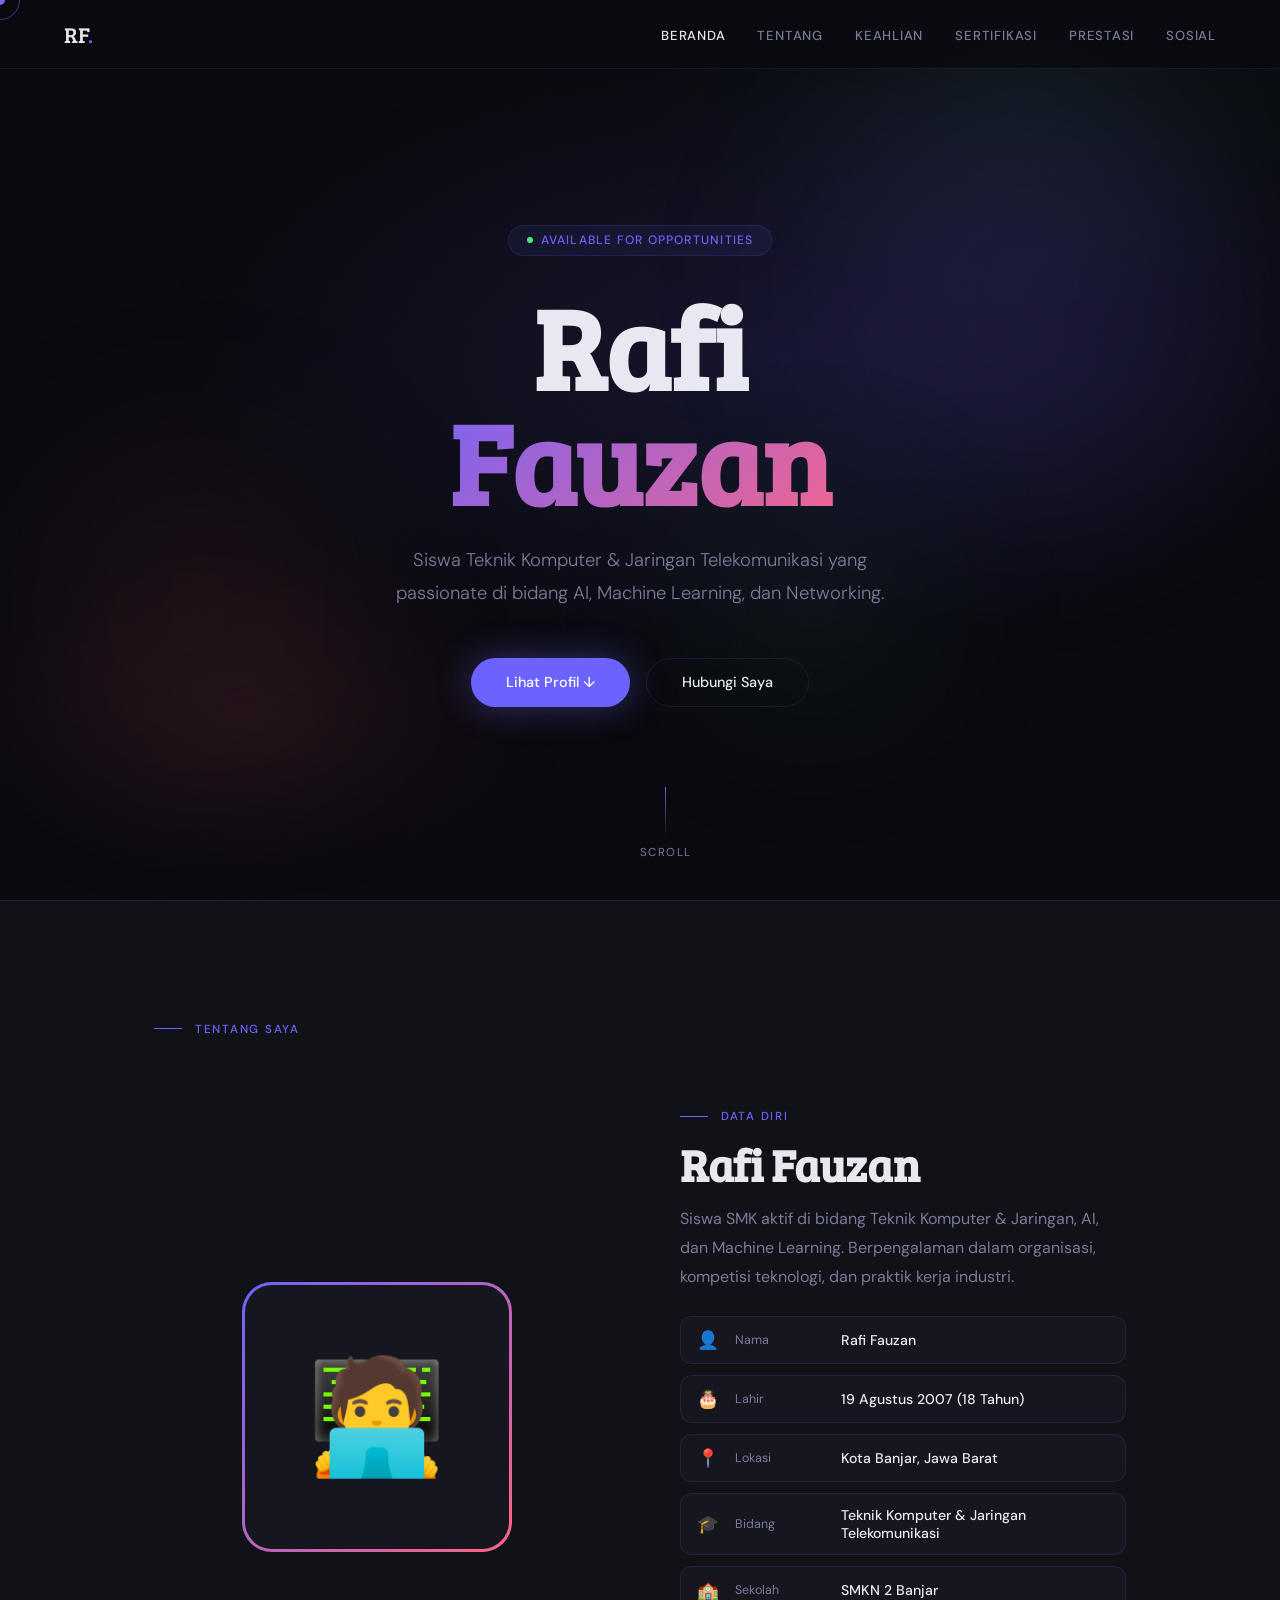
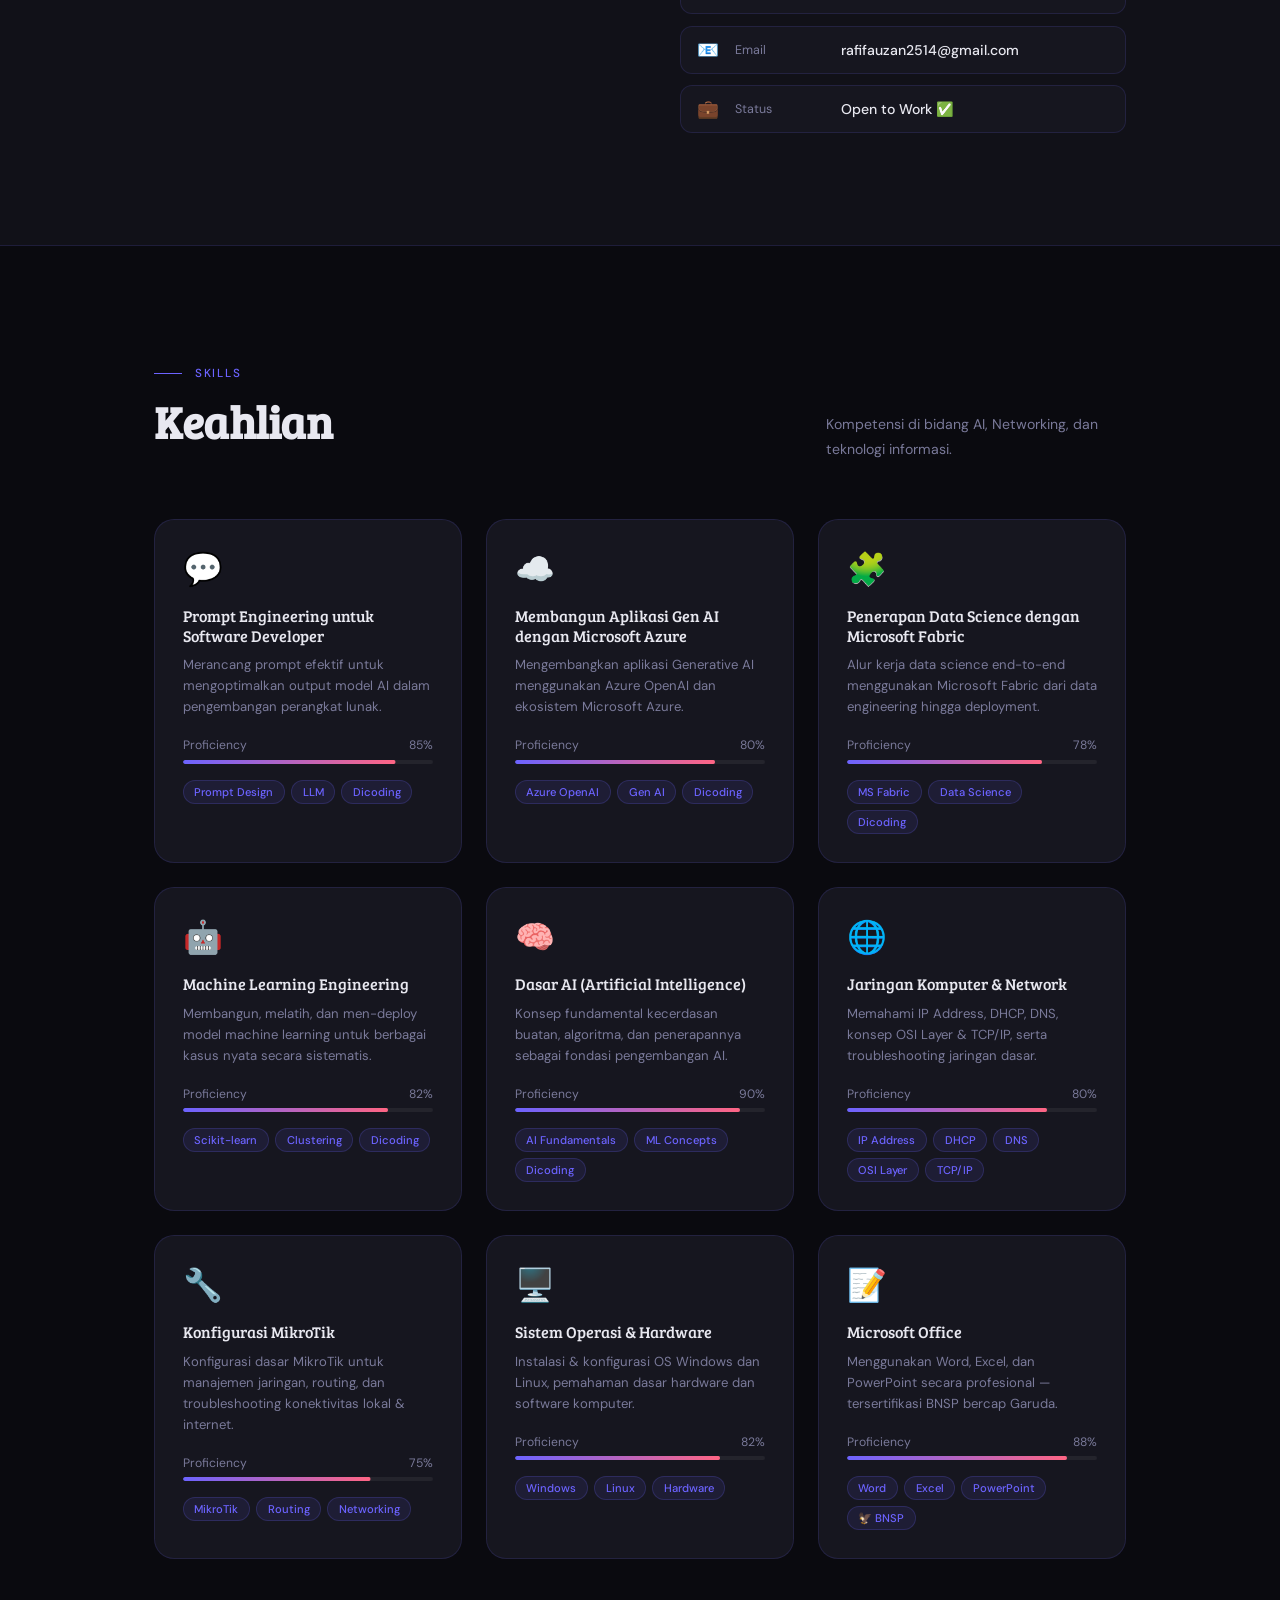
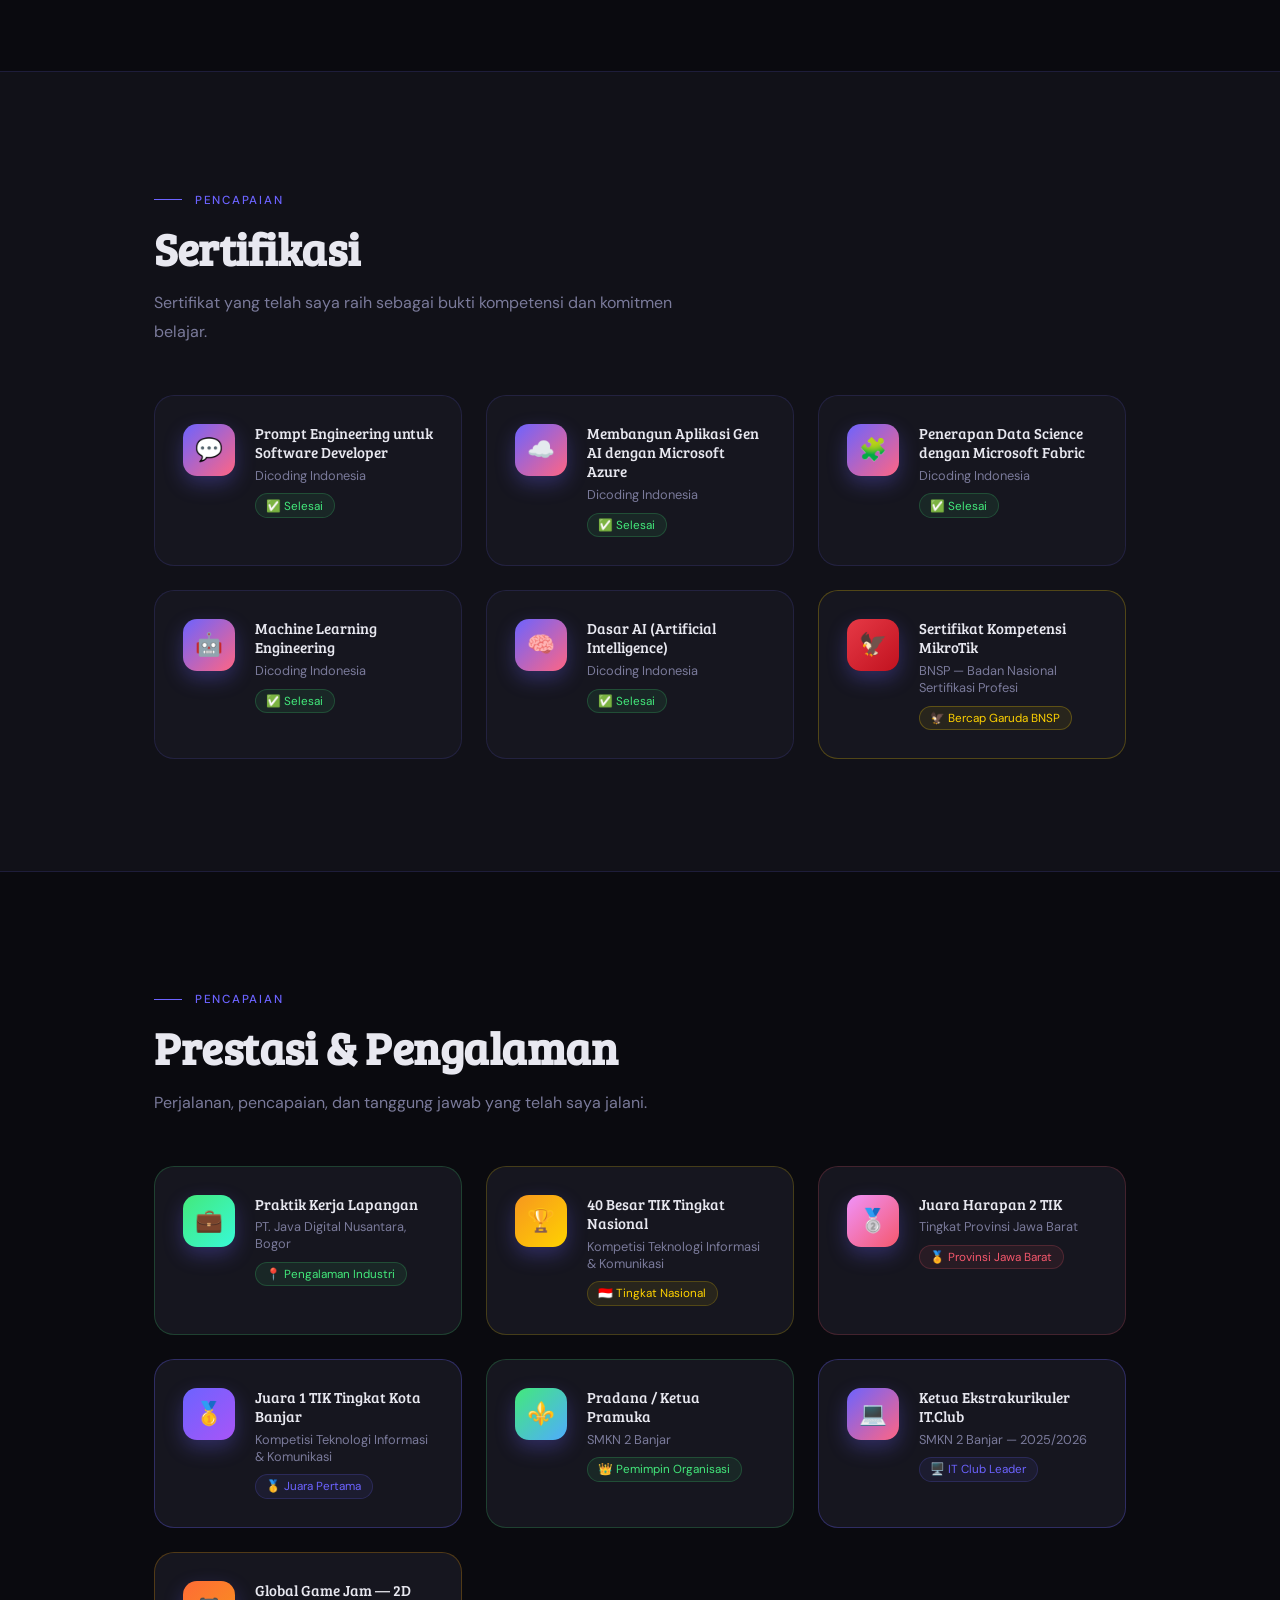
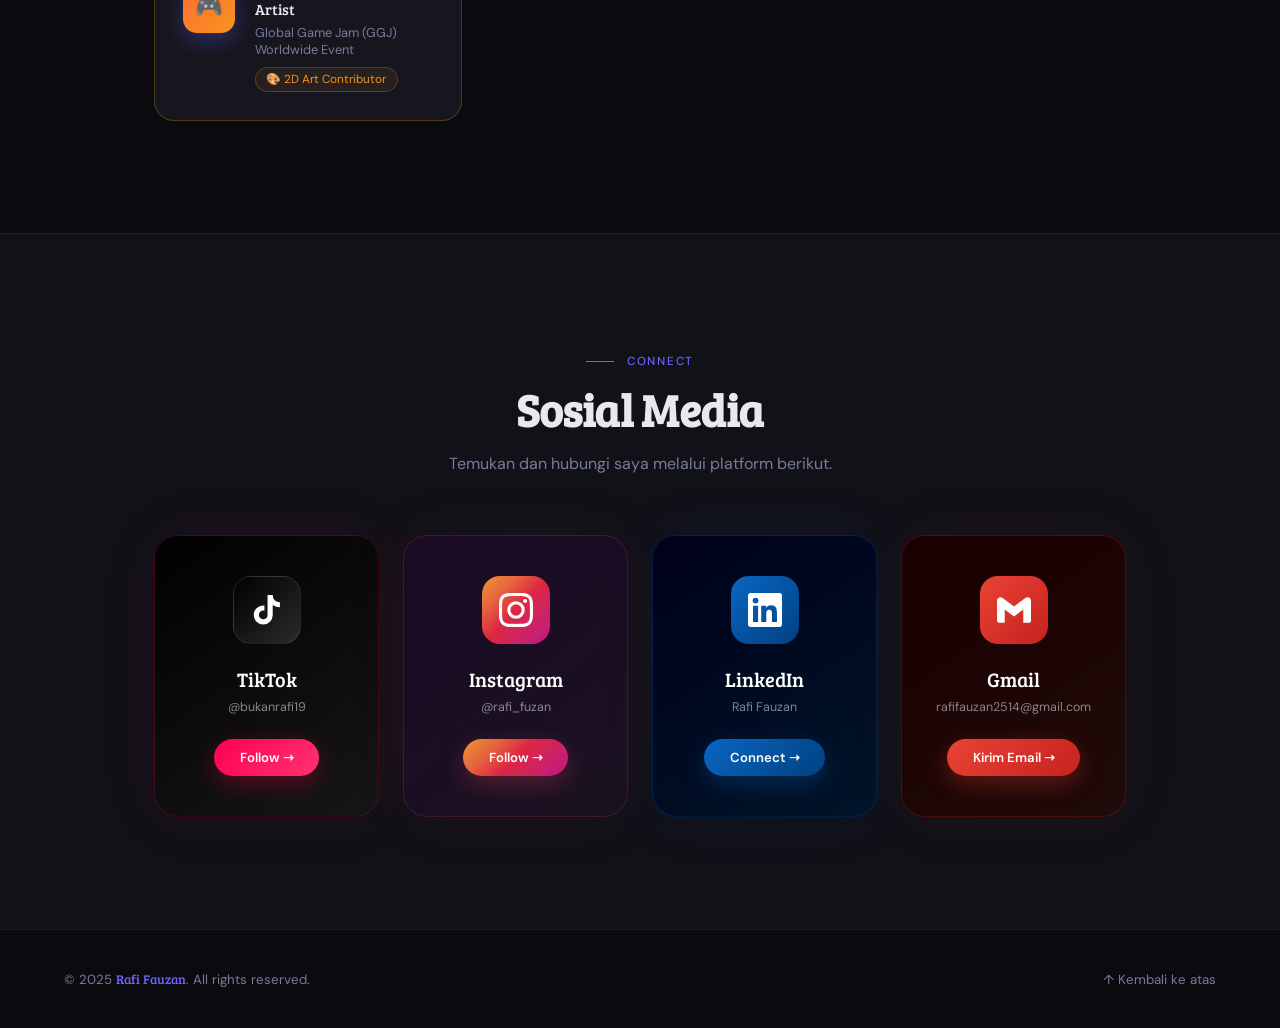
==== index.html @ c30c4a25 "portofolio" ====
<!DOCTYPE html>
<html lang="id">
<head>
  <meta charset="UTF-8">
  <meta name="viewport" content="width=device-width, initial-scale=1.0">
  <title>Rafi Fauzan — Portfolio</title>
  <link href="https://fonts.googleapis.com/css2?family=Bree+Serif&family=Syne:wght@400;600;700;800&family=DM+Sans:ital,wght@0,300;0,400;0,500;1,300&display=swap" rel="stylesheet">
  <link rel="stylesheet" href="style.css">
</head>
<body>

  <!-- CURSOR -->
  <div class="cursor" id="cursor"></div>
  <div class="cursor-ring" id="cursorRing"></div>

  <!-- ══════════════════════════════════
       NAVIGASI
  ══════════════════════════════════ -->
  <nav>
    <div class="nav-logo">RF<span>.</span></div>
    <ul class="nav-links">
      <li><a href="#beranda">Beranda</a></li>
      <li><a href="#data-diri">Tentang</a></li>
      <li><a href="#keahlian">Keahlian</a></li>
      <li><a href="#sertifikasi">Sertifikasi</a></li>
      <li><a href="#prestasi">Prestasi</a></li>
      <li><a href="#sosial">Sosial</a></li>
    </ul>
  </nav>

  <!-- ══════════════════════════════════
       BERANDA
  ══════════════════════════════════ -->
  <section id="beranda">
    <div class="hero-bg">
      <div class="orb orb-1"></div>
      <div class="orb orb-2"></div>
      <div class="orb orb-3"></div>
    </div>

    <div class="hero-content">
      <div class="hero-tag">
        <span class="dot"></span>
        Available for opportunities
      </div>

      <h1 class="hero-name">
        <span class="line-1">Rafi</span>
        <span class="line-2">Fauzan</span>
      </h1>

      <p class="hero-sub">
        Siswa Teknik Komputer &amp; Jaringan Telekomunikasi yang passionate di bidang
        AI, Machine Learning, dan Networking.
      </p>

      <div class="hero-cta">
        <a href="#data-diri" class="btn btn-primary">Lihat Profil ↓</a>
        <a href="#sosial"    class="btn btn-outline">Hubungi Saya</a>
      </div>
    </div>

    <div class="scroll-ind">
      <div class="line"></div>
      <span>Scroll</span>
    </div>
  </section>

  <!-- ══════════════════════════════════
       DATA DIRI
  ══════════════════════════════════ -->
  <section id="data-diri">
    <div class="section-wrap">
      <div class="section-label">Tentang Saya</div>
      <div class="about-grid">

        <!-- Avatar -->
        <div class="about-avatar-wrap reveal">
          <div class="avatar-frame">
            <div class="avatar-inner">🧑‍💻</div>
          </div>
        </div>

        <!-- Info -->
        <div class="about-details">
          <div class="section-label">Data Diri</div>
          <h2 class="section-title">Rafi Fauzan</h2>
          <p class="section-desc">
            Siswa SMK aktif di bidang Teknik Komputer &amp; Jaringan, AI, dan Machine Learning.
            Berpengalaman dalam organisasi, kompetisi teknologi, dan praktik kerja industri.
          </p>

          <div class="info-list">
            <div class="info-item reveal reveal-delay-1">
              <span class="info-icon">👤</span>
              <span class="info-label">Nama</span>
              <span class="info-val">Rafi Fauzan</span>
            </div>
            <div class="info-item reveal reveal-delay-1">
              <span class="info-icon">🎂</span>
              <span class="info-label">Lahir</span>
              <span class="info-val">19 Agustus 2007 (18 Tahun)</span>
            </div>
            <div class="info-item reveal reveal-delay-2">
              <span class="info-icon">📍</span>
              <span class="info-label">Lokasi</span>
              <span class="info-val">Kota Banjar, Jawa Barat</span>
            </div>
            <div class="info-item reveal reveal-delay-2">
              <span class="info-icon">🎓</span>
              <span class="info-label">Bidang</span>
              <span class="info-val">Teknik Komputer &amp; Jaringan Telekomunikasi</span>
            </div>
            <div class="info-item reveal reveal-delay-3">
              <span class="info-icon">🏫</span>
              <span class="info-label">Sekolah</span>
              <span class="info-val">SMKN 2 Banjar</span>
            </div>
            <div class="info-item reveal reveal-delay-3">
              <span class="info-icon">📧</span>
              <span class="info-label">Email</span>
              <span class="info-val">rafifauzan2514@gmail.com</span>
            </div>
            <div class="info-item reveal reveal-delay-3">
              <span class="info-icon">💼</span>
              <span class="info-label">Status</span>
              <span class="info-val">Open to Work ✅</span>
            </div>
          </div>
        </div>

      </div>
    </div>
  </section>

  <!-- ══════════════════════════════════
       KEAHLIAN
  ══════════════════════════════════ -->
  <section id="keahlian">
    <div class="section-wrap">
      <div class="skills-header">
        <div>
          <div class="section-label">Skills</div>
          <h2 class="section-title">Keahlian</h2>
        </div>
        <p class="section-desc" style="max-width:300px;font-size:0.88rem;">
          Kompetensi di bidang AI, Networking, dan teknologi informasi.
        </p>
      </div>

      <div class="skills-grid">

        <div class="skill-card reveal">
          <div class="skill-icon">💬</div>
          <div class="skill-name">Prompt Engineering untuk Software Developer</div>
          <div class="skill-desc">Merancang prompt efektif untuk mengoptimalkan output model AI dalam pengembangan perangkat lunak.</div>
          <div class="skill-bar-label"><span>Proficiency</span><span>85%</span></div>
          <div class="skill-bar-track"><div class="skill-bar-fill" data-width="0.85"></div></div>
          <div class="skill-tags">
            <span class="tag">Prompt Design</span><span class="tag">LLM</span><span class="tag">Dicoding</span>
          </div>
        </div>

        <div class="skill-card reveal reveal-delay-1">
          <div class="skill-icon">☁️</div>
          <div class="skill-name">Membangun Aplikasi Gen AI dengan Microsoft Azure</div>
          <div class="skill-desc">Mengembangkan aplikasi Generative AI menggunakan Azure OpenAI dan ekosistem Microsoft Azure.</div>
          <div class="skill-bar-label"><span>Proficiency</span><span>80%</span></div>
          <div class="skill-bar-track"><div class="skill-bar-fill" data-width="0.80"></div></div>
          <div class="skill-tags">
            <span class="tag">Azure OpenAI</span><span class="tag">Gen AI</span><span class="tag">Dicoding</span>
          </div>
        </div>

        <div class="skill-card reveal reveal-delay-2">
          <div class="skill-icon">🧩</div>
          <div class="skill-name">Penerapan Data Science dengan Microsoft Fabric</div>
          <div class="skill-desc">Alur kerja data science end-to-end menggunakan Microsoft Fabric dari data engineering hingga deployment.</div>
          <div class="skill-bar-label"><span>Proficiency</span><span>78%</span></div>
          <div class="skill-bar-track"><div class="skill-bar-fill" data-width="0.78"></div></div>
          <div class="skill-tags">
            <span class="tag">MS Fabric</span><span class="tag">Data Science</span><span class="tag">Dicoding</span>
          </div>
        </div>

        <div class="skill-card reveal">
          <div class="skill-icon">🤖</div>
          <div class="skill-name">Machine Learning Engineering</div>
          <div class="skill-desc">Membangun, melatih, dan men-deploy model machine learning untuk berbagai kasus nyata secara sistematis.</div>
          <div class="skill-bar-label"><span>Proficiency</span><span>82%</span></div>
          <div class="skill-bar-track"><div class="skill-bar-fill" data-width="0.82"></div></div>
          <div class="skill-tags">
            <span class="tag">Scikit-learn</span><span class="tag">Clustering</span><span class="tag">Dicoding</span>
          </div>
        </div>

        <div class="skill-card reveal reveal-delay-1">
          <div class="skill-icon">🧠</div>
          <div class="skill-name">Dasar AI (Artificial Intelligence)</div>
          <div class="skill-desc">Konsep fundamental kecerdasan buatan, algoritma, dan penerapannya sebagai fondasi pengembangan AI.</div>
          <div class="skill-bar-label"><span>Proficiency</span><span>90%</span></div>
          <div class="skill-bar-track"><div class="skill-bar-fill" data-width="0.90"></div></div>
          <div class="skill-tags">
            <span class="tag">AI Fundamentals</span><span class="tag">ML Concepts</span><span class="tag">Dicoding</span>
          </div>
        </div>

        <div class="skill-card reveal reveal-delay-2">
          <div class="skill-icon">🌐</div>
          <div class="skill-name">Jaringan Komputer &amp; Network</div>
          <div class="skill-desc">Memahami IP Address, DHCP, DNS, konsep OSI Layer &amp; TCP/IP, serta troubleshooting jaringan dasar.</div>
          <div class="skill-bar-label"><span>Proficiency</span><span>80%</span></div>
          <div class="skill-bar-track"><div class="skill-bar-fill" data-width="0.80"></div></div>
          <div class="skill-tags">
            <span class="tag">IP Address</span><span class="tag">DHCP</span><span class="tag">DNS</span>
            <span class="tag">OSI Layer</span><span class="tag">TCP/IP</span>
          </div>
        </div>

        <div class="skill-card reveal">
          <div class="skill-icon">🔧</div>
          <div class="skill-name">Konfigurasi MikroTik</div>
          <div class="skill-desc">Konfigurasi dasar MikroTik untuk manajemen jaringan, routing, dan troubleshooting konektivitas lokal &amp; internet.</div>
          <div class="skill-bar-label"><span>Proficiency</span><span>75%</span></div>
          <div class="skill-bar-track"><div class="skill-bar-fill" data-width="0.75"></div></div>
          <div class="skill-tags">
            <span class="tag">MikroTik</span><span class="tag">Routing</span><span class="tag">Networking</span>
          </div>
        </div>

        <div class="skill-card reveal reveal-delay-1">
          <div class="skill-icon">🖥️</div>
          <div class="skill-name">Sistem Operasi &amp; Hardware</div>
          <div class="skill-desc">Instalasi &amp; konfigurasi OS Windows dan Linux, pemahaman dasar hardware dan software komputer.</div>
          <div class="skill-bar-label"><span>Proficiency</span><span>82%</span></div>
          <div class="skill-bar-track"><div class="skill-bar-fill" data-width="0.82"></div></div>
          <div class="skill-tags">
            <span class="tag">Windows</span><span class="tag">Linux</span><span class="tag">Hardware</span>
          </div>
        </div>

        <div class="skill-card reveal reveal-delay-2">
          <div class="skill-icon">📝</div>
          <div class="skill-name">Microsoft Office</div>
          <div class="skill-desc">Menggunakan Word, Excel, dan PowerPoint secara profesional — tersertifikasi BNSP bercap Garuda.</div>
          <div class="skill-bar-label"><span>Proficiency</span><span>88%</span></div>
          <div class="skill-bar-track"><div class="skill-bar-fill" data-width="0.88"></div></div>
          <div class="skill-tags">
            <span class="tag">Word</span><span class="tag">Excel</span><span class="tag">PowerPoint</span><span class="tag">🦅 BNSP</span>
          </div>
        </div>

      </div>
    </div>
  </section>

  <!-- ══════════════════════════════════
       SERTIFIKASI
  ══════════════════════════════════ -->
  <section id="sertifikasi">
    <div class="section-wrap">
      <div class="section-label">Pencapaian</div>
      <h2 class="section-title">Sertifikasi</h2>
      <p class="section-desc">Sertifikat yang telah saya raih sebagai bukti kompetensi dan komitmen belajar.</p>

      <div class="cert-grid">

        <div class="cert-card reveal">
          <div class="cert-badge">💬</div>
          <div class="cert-info">
            <div class="cert-name">Prompt Engineering untuk Software Developer</div>
            <div class="cert-issuer">Dicoding Indonesia</div>
            <div class="cert-date">✅ Selesai</div>
          </div>
        </div>

        <div class="cert-card reveal reveal-delay-1">
          <div class="cert-badge">☁️</div>
          <div class="cert-info">
            <div class="cert-name">Membangun Aplikasi Gen AI dengan Microsoft Azure</div>
            <div class="cert-issuer">Dicoding Indonesia</div>
            <div class="cert-date">✅ Selesai</div>
          </div>
        </div>

        <div class="cert-card reveal reveal-delay-2">
          <div class="cert-badge">🧩</div>
          <div class="cert-info">
            <div class="cert-name">Penerapan Data Science dengan Microsoft Fabric</div>
            <div class="cert-issuer">Dicoding Indonesia</div>
            <div class="cert-date">✅ Selesai</div>
          </div>
        </div>

        <div class="cert-card reveal">
          <div class="cert-badge">🤖</div>
          <div class="cert-info">
            <div class="cert-name">Machine Learning Engineering</div>
            <div class="cert-issuer">Dicoding Indonesia</div>
            <div class="cert-date">✅ Selesai</div>
          </div>
        </div>

        <div class="cert-card reveal reveal-delay-1">
          <div class="cert-badge">🧠</div>
          <div class="cert-info">
            <div class="cert-name">Dasar AI (Artificial Intelligence)</div>
            <div class="cert-issuer">Dicoding Indonesia</div>
            <div class="cert-date">✅ Selesai</div>
          </div>
        </div>

        <div class="cert-card reveal reveal-delay-2" style="border-color:rgba(255,210,0,0.25);">
          <div class="cert-badge" style="background:linear-gradient(135deg,#e63946,#c1121f);">🦅</div>
          <div class="cert-info">
            <div class="cert-name">Sertifikat Kompetensi MikroTik</div>
            <div class="cert-issuer">BNSP — Badan Nasional Sertifikasi Profesi</div>
            <div class="cert-date" style="color:#ffd200;background:rgba(255,210,0,0.08);border-color:rgba(255,210,0,0.25);">
              🦅 Bercap Garuda BNSP
            </div>
          </div>
        </div>

      </div>
    </div>
  </section>

  <!-- ══════════════════════════════════
       PRESTASI
  ══════════════════════════════════ -->
  <section id="prestasi">
    <div class="section-wrap">
      <div class="section-label">Pencapaian</div>
      <h2 class="section-title">Prestasi &amp; Pengalaman</h2>
      <p class="section-desc">Perjalanan, pencapaian, dan tanggung jawab yang telah saya jalani.</p>

      <div class="cert-grid" style="margin-top:3rem;">

        <div class="cert-card reveal" style="border-color:rgba(67,233,123,0.2);">
          <div class="cert-badge" style="background:linear-gradient(135deg,#43e97b,#38f9d7);">💼</div>
          <div class="cert-info">
            <div class="cert-name">Praktik Kerja Lapangan</div>
            <div class="cert-issuer">PT. Java Digital Nusantara, Bogor</div>
            <div class="cert-date" style="color:var(--accent3);background:rgba(67,233,123,0.08);border-color:rgba(67,233,123,0.2);">
              📍 Pengalaman Industri
            </div>
          </div>
        </div>

        <div class="cert-card reveal reveal-delay-1" style="border-color:rgba(255,215,0,0.2);">
          <div class="cert-badge" style="background:linear-gradient(135deg,#f7971e,#ffd200);">🏆</div>
          <div class="cert-info">
            <div class="cert-name">40 Besar TIK Tingkat Nasional</div>
            <div class="cert-issuer">Kompetisi Teknologi Informasi &amp; Komunikasi</div>
            <div class="cert-date" style="color:#ffd200;background:rgba(255,210,0,0.08);border-color:rgba(255,210,0,0.2);">
              🇮🇩 Tingkat Nasional
            </div>
          </div>
        </div>

        <div class="cert-card reveal reveal-delay-2" style="border-color:rgba(245,87,108,0.2);">
          <div class="cert-badge" style="background:linear-gradient(135deg,#f093fb,#f5576c);">🥈</div>
          <div class="cert-info">
            <div class="cert-name">Juara Harapan 2 TIK</div>
            <div class="cert-issuer">Tingkat Provinsi Jawa Barat</div>
            <div class="cert-date" style="color:#f5576c;background:rgba(245,87,108,0.08);border-color:rgba(245,87,108,0.2);">
              🏅 Provinsi Jawa Barat
            </div>
          </div>
        </div>

        <div class="cert-card reveal" style="border-color:rgba(108,99,255,0.3);">
          <div class="cert-badge" style="background:linear-gradient(135deg,#6c63ff,#a855f7);">🥇</div>
          <div class="cert-info">
            <div class="cert-name">Juara 1 TIK Tingkat Kota Banjar</div>
            <div class="cert-issuer">Kompetisi Teknologi Informasi &amp; Komunikasi</div>
            <div class="cert-date" style="color:var(--accent);background:rgba(108,99,255,0.08);border-color:rgba(108,99,255,0.2);">
              🥇 Juara Pertama
            </div>
          </div>
        </div>

        <div class="cert-card reveal reveal-delay-1" style="border-color:rgba(67,233,123,0.2);">
          <div class="cert-badge" style="background:linear-gradient(135deg,#43e97b,#4facfe);">⚜️</div>
          <div class="cert-info">
            <div class="cert-name">Pradana / Ketua Pramuka</div>
            <div class="cert-issuer">SMKN 2 Banjar</div>
            <div class="cert-date" style="color:var(--accent3);background:rgba(67,233,123,0.08);border-color:rgba(67,233,123,0.2);">
              👑 Pemimpin Organisasi
            </div>
          </div>
        </div>

        <div class="cert-card reveal reveal-delay-2" style="border-color:rgba(108,99,255,0.3);">
          <div class="cert-badge" style="background:linear-gradient(135deg,#6c63ff,#ff6584);">💻</div>
          <div class="cert-info">
            <div class="cert-name">Ketua Ekstrakurikuler IT.Club</div>
            <div class="cert-issuer">SMKN 2 Banjar — 2025/2026</div>
            <div class="cert-date" style="color:var(--accent);background:rgba(108,99,255,0.08);border-color:rgba(108,99,255,0.2);">
              🖥️ IT Club Leader
            </div>
          </div>
        </div>

        <div class="cert-card reveal" style="border-color:rgba(255,165,0,0.25);">
          <div class="cert-badge" style="background:linear-gradient(135deg,#ff6b35,#f7931e);">🎮</div>
          <div class="cert-info">
            <div class="cert-name">Global Game Jam — 2D Artist</div>
            <div class="cert-issuer">Global Game Jam (GGJ) Worldwide Event</div>
            <div class="cert-date" style="color:#f7931e;background:rgba(247,147,30,0.08);border-color:rgba(247,147,30,0.25);">
              🎨 2D Art Contributor
            </div>
          </div>
        </div>

      </div>
    </div>
  </section>

  <!-- ══════════════════════════════════
       SOSIAL MEDIA
  ══════════════════════════════════ -->
  <section id="sosial" style="background:var(--surface);border-top:1px solid var(--border);">
    <div class="section-wrap" style="text-align:center;">
      <div class="section-label" style="justify-content:center;">Connect</div>
      <h2 class="section-title">Sosial Media</h2>
      <p class="section-desc" style="margin:0 auto 0.5rem;">Temukan dan hubungi saya melalui platform berikut.</p>

      <div class="social-wrap">

        <a href="https://www.tiktok.com/@bukanrafi19?_r=1&_t=ZS-95xiObtdGoX" target="_blank" class="social-card social-tiktok reveal">
          <div class="social-icon-wrap tiktok-icon-bg">
            <svg width="36" height="36" viewBox="0 0 24 24" fill="white">
              <path d="M19.59 6.69a4.83 4.83 0 0 1-3.77-4.25V2h-3.45v13.67a2.89 2.89 0 0 1-2.88 2.5 2.89 2.89 0 0 1-2.89-2.89 2.89 2.89 0 0 1 2.89-2.89c.28 0 .54.04.79.1V9.01a6.33 6.33 0 0 0-.79-.05 6.34 6.34 0 0 0-6.34 6.34 6.34 6.34 0 0 0 6.34 6.34 6.34 6.34 0 0 0 6.33-6.34V8.69a8.18 8.18 0 0 0 4.78 1.52V6.76a4.84 4.84 0 0 1-1-.07z"/>
            </svg>
          </div>
          <div class="social-platform">TikTok</div>
          <div class="social-handle">@bukanrafi19</div>
          <div class="social-follow">Follow ➝</div>
        </a>

        <a href="https://www.instagram.com/rafi_fuzan?igsh=MXUydmFncnNpbW5mNQ==" target="_blank" class="social-card social-ig reveal reveal-delay-1">
          <div class="social-icon-wrap ig-icon-bg">
            <svg width="34" height="34" viewBox="0 0 24 24" fill="white">
              <path d="M12 2.163c3.204 0 3.584.012 4.85.07 3.252.148 4.771 1.691 4.919 4.919.058 1.265.069 1.645.069 4.849 0 3.205-.012 3.584-.069 4.849-.149 3.225-1.664 4.771-4.919 4.919-1.266.058-1.644.07-4.85.07-3.204 0-3.584-.012-4.849-.07-3.26-.149-4.771-1.699-4.919-4.92-.058-1.265-.07-1.644-.07-4.849 0-3.204.013-3.583.07-4.849.149-3.227 1.664-4.771 4.919-4.919 1.266-.057 1.645-.069 4.849-.069zM12 0C8.741 0 8.333.014 7.053.072 2.695.272.273 2.69.073 7.052.014 8.333 0 8.741 0 12c0 3.259.014 3.668.072 4.948.2 4.358 2.618 6.78 6.98 6.98C8.333 23.986 8.741 24 12 24c3.259 0 3.668-.014 4.948-.072 4.354-.2 6.782-2.618 6.979-6.98.059-1.28.073-1.689.073-4.948 0-3.259-.014-3.667-.072-4.947-.196-4.354-2.617-6.78-6.979-6.98C15.668.014 15.259 0 12 0zm0 5.838a6.162 6.162 0 1 0 0 12.324 6.162 6.162 0 0 0 0-12.324zM12 16a4 4 0 1 1 0-8 4 4 0 0 1 0 8zm6.406-11.845a1.44 1.44 0 1 0 0 2.881 1.44 1.44 0 0 0 0-2.881z"/>
            </svg>
          </div>
          <div class="social-platform">Instagram</div>
          <div class="social-handle">@rafi_fuzan</div>
          <div class="social-follow">Follow ➝</div>
        </a>

        <a href="https://www.linkedin.com/in/rafi-fauzan-2266743a9/?skipRedirect=true" target="_blank" class="social-card social-linkedin reveal reveal-delay-2">
          <div class="social-icon-wrap linkedin-icon-bg">
            <svg width="34" height="34" viewBox="0 0 24 24" fill="white">
              <path d="M20.447 20.452h-3.554v-5.569c0-1.328-.027-3.037-1.852-3.037-1.853 0-2.136 1.445-2.136 2.939v5.667H9.351V9h3.414v1.561h.046c.477-.9 1.637-1.85 3.37-1.85 3.601 0 4.267 2.37 4.267 5.455v6.286zM5.337 7.433a2.062 2.062 0 0 1-2.063-2.065 2.064 2.064 0 1 1 2.063 2.065zm1.782 13.019H3.555V9h3.564v11.452zM22.225 0H1.771C.792 0 0 .774 0 1.729v20.542C0 23.227.792 24 1.771 24h20.451C23.2 24 24 23.227 24 22.271V1.729C24 .774 23.2 0 22.222 0h.003z"/>
            </svg>
          </div>
          <div class="social-platform">LinkedIn</div>
          <div class="social-handle">Rafi Fauzan</div>
          <div class="social-follow">Connect ➝</div>
        </a>

        <a href="mailto:rafifauzan2514@gmail.com" class="social-card social-gmail reveal reveal-delay-3">
          <div class="social-icon-wrap gmail-icon-bg">
            <svg width="34" height="34" viewBox="0 0 24 24" fill="white">
              <path d="M24 5.457v13.909c0 .904-.732 1.636-1.636 1.636h-3.819V11.73L12 16.64l-6.545-4.91v9.273H1.636A1.636 1.636 0 0 1 0 19.366V5.457c0-2.023 2.309-3.178 3.927-1.964L5.455 4.64 12 9.548l6.545-4.910 1.528-1.145C21.69 2.28 24 3.434 24 5.457z"/>
            </svg>
          </div>
          <div class="social-platform">Gmail</div>
          <div class="social-handle">rafifauzan2514@gmail.com</div>
          <div class="social-follow">Kirim Email ➝</div>
        </a>

      </div>
    </div>
  </section>

  <!-- ══════════════════════════════════
       FOOTER
  ══════════════════════════════════ -->
  <footer>
    <div class="footer-copy">© 2025 <span>Rafi Fauzan</span>. All rights reserved.</div>
    <a href="#beranda" class="footer-back">↑ Kembali ke atas</a>
  </footer>

  <script src="script.js"></script>
</body>
</html>
---- style.css ----
/* ═══════════════════════════════════════
   RAFI FAUZAN — PORTFOLIO
   style.css
═══════════════════════════════════════ */

/* ── Variables ── */
:root {
  --bg:      #0a0a0f;
  --surface: #111118;
  --card:    #16161f;
  --accent:  #6c63ff;
  --accent2: #ff6584;
  --accent3: #43e97b;
  --text:    #e8e8f0;
  --muted:   #7a7a9a;
  --border:  rgba(108, 99, 255, 0.15);
  --glow:    rgba(108, 99, 255, 0.25);
}

/* ── Reset ── */
*, *::before, *::after {
  box-sizing: border-box;
  margin: 0;
  padding: 0;
}

html { scroll-behavior: smooth; }

body {
  font-family: 'DM Sans', sans-serif;
  background: var(--bg);
  color: var(--text);
  overflow-x: hidden;
  cursor: none;
}

/* ── Noise overlay ── */
body::before {
  content: '';
  position: fixed;
  inset: 0;
  background-image: url("data:image/svg+xml,%3Csvg viewBox='0 0 256 256' xmlns='http://www.w3.org/2000/svg'%3E%3Cfilter id='n'%3E%3CfeTurbulence type='fractalNoise' baseFrequency='0.9' numOctaves='4' stitchTiles='stitch'/%3E%3C/filter%3E%3Crect width='100%25' height='100%25' filter='url(%23n)' opacity='0.03'/%3E%3C/svg%3E");
  pointer-events: none;
  z-index: 0;
  opacity: 0.35;
}

/* ══════════════════════════════════════
   CURSOR
══════════════════════════════════════ */
.cursor {
  position: fixed;
  width: 10px; height: 10px;
  background: var(--accent);
  border-radius: 50%;
  pointer-events: none;
  z-index: 9999;
  transform: translate(-50%, -50%);
  transition: transform 0.15s cubic-bezier(0.34, 1.56, 0.64, 1), background 0.3s;
  mix-blend-mode: screen;
}

.cursor-ring {
  position: fixed;
  width: 40px; height: 40px;
  border: 1px solid rgba(108, 99, 255, 0.5);
  border-radius: 50%;
  pointer-events: none;
  z-index: 9998;
  transform: translate(-50%, -50%);
  transition: width 0.4s, height 0.4s, border-color 0.3s;
}

/* ══════════════════════════════════════
   NAVIGATION
══════════════════════════════════════ */
nav {
  position: fixed;
  top: 0; left: 0; right: 0;
  z-index: 100;
  display: flex;
  align-items: center;
  justify-content: space-between;
  padding: 1.2rem 4rem;
  background: rgba(10, 10, 15, 0.75);
  backdrop-filter: blur(24px);
  border-bottom: 1px solid var(--border);
}

.nav-logo {
  font-family: 'Bree Serif', serif;
  font-size: 1.4rem;
  color: var(--text);
}
.nav-logo span { color: var(--accent); }

.nav-links {
  display: flex;
  gap: 2rem;
  list-style: none;
}

.nav-links a {
  font-size: 0.82rem;
  font-weight: 500;
  color: var(--muted);
  text-decoration: none;
  letter-spacing: 0.06em;
  text-transform: uppercase;
  transition: color 0.3s;
  position: relative;
}

.nav-links a::after {
  content: '';
  position: absolute;
  bottom: -4px; left: 0;
  width: 0; height: 1px;
  background: var(--accent);
  transition: width 0.3s;
}

.nav-links a:hover { color: var(--text); }
.nav-links a:hover::after { width: 100%; }

section { position: relative; z-index: 1; }

/* ══════════════════════════════════════
   HERO / BERANDA
══════════════════════════════════════ */
#beranda {
  min-height: 100vh;
  display: flex;
  align-items: center;
  justify-content: center;
  padding: 8rem 4rem 6rem;
  overflow: hidden;
}

.hero-bg {
  position: absolute;
  inset: 0;
  z-index: 0;
  background:
    radial-gradient(ellipse 80% 60% at 60% 40%, rgba(108,99,255,0.13) 0%, transparent 60%),
    radial-gradient(ellipse 50% 40% at 20% 80%, rgba(255,101,132,0.07) 0%, transparent 50%),
    radial-gradient(ellipse 60% 50% at 80% 10%, rgba(67,233,123,0.05) 0%, transparent 50%);
}

.orb {
  position: absolute;
  border-radius: 50%;
  filter: blur(90px);
  pointer-events: none;
  animation: floatOrb 9s ease-in-out infinite;
}
.orb-1 { width: 420px; height: 420px; background: rgba(108,99,255,0.11); top: 8%; right: 3%; }
.orb-2 { width: 320px; height: 320px; background: rgba(255,101,132,0.07); bottom: 15%; left: 3%; animation-delay: 3.5s; }
.orb-3 { width: 220px; height: 220px; background: rgba(67,233,123,0.06); top: 55%; right: 28%; animation-delay: 6s; }

@keyframes floatOrb {
  0%, 100% { transform: translateY(0) scale(1); }
  50%       { transform: translateY(-35px) scale(1.06); }
}

.hero-content {
  position: relative;
  z-index: 1;
  max-width: 900px;
  text-align: center;
}

.hero-tag {
  display: inline-flex;
  align-items: center;
  gap: 0.5rem;
  padding: 0.4rem 1.1rem;
  border-radius: 100px;
  border: 1px solid var(--border);
  background: rgba(108, 99, 255, 0.08);
  font-size: 0.76rem;
  font-weight: 500;
  color: var(--accent);
  letter-spacing: 0.1em;
  text-transform: uppercase;
  margin-bottom: 2rem;
  opacity: 0;
  animation: elegantIn 1s cubic-bezier(0.16, 1, 0.3, 1) 0.1s forwards;
}

.hero-tag .dot {
  width: 6px; height: 6px;
  border-radius: 50%;
  background: var(--accent3);
  animation: pulse 2.5s ease infinite;
}

.hero-name {
  font-family: 'Bree Serif', serif;
  font-size: clamp(3.8rem, 9vw, 7.5rem);
  line-height: 1;
}

.hero-name .line-1 {
  display: block;
  color: var(--text);
  opacity: 0;
  animation: elegantIn 1s cubic-bezier(0.16, 1, 0.3, 1) 0.25s forwards;
}

.hero-name .line-2 {
  display: block;
  background: linear-gradient(135deg, var(--accent) 0%, var(--accent2) 100%);
  -webkit-background-clip: text;
  -webkit-text-fill-color: transparent;
  background-clip: text;
  opacity: 0;
  animation: elegantIn 1s cubic-bezier(0.16, 1, 0.3, 1) 0.4s forwards;
}

.hero-sub {
  margin-top: 1.6rem;
  font-size: clamp(1rem, 1.8vw, 1.15rem);
  color: var(--muted);
  font-weight: 300;
  line-height: 1.8;
  max-width: 540px;
  margin-inline: auto;
  opacity: 0;
  animation: elegantIn 1s cubic-bezier(0.16, 1, 0.3, 1) 0.55s forwards;
}

.hero-cta {
  margin-top: 3rem;
  display: flex;
  gap: 1rem;
  justify-content: center;
  flex-wrap: wrap;
  opacity: 0;
  animation: elegantIn 1s cubic-bezier(0.16, 1, 0.3, 1) 0.7s forwards;
}

/* ── Buttons ── */
.btn {
  display: inline-flex;
  align-items: center;
  gap: 0.5rem;
  padding: 0.9rem 2.2rem;
  border-radius: 100px;
  font-family: 'DM Sans', sans-serif;
  font-size: 0.9rem;
  font-weight: 500;
  cursor: pointer;
  text-decoration: none;
  transition: all 0.35s cubic-bezier(0.34, 1.56, 0.64, 1);
  border: none;
}

.btn-primary {
  background: var(--accent);
  color: #fff;
  box-shadow: 0 0 35px rgba(108, 99, 255, 0.4);
}
.btn-primary:hover {
  transform: translateY(-3px) scale(1.03);
  box-shadow: 0 0 55px rgba(108, 99, 255, 0.65);
}

.btn-outline {
  background: transparent;
  color: var(--text);
  border: 1px solid var(--border);
}
.btn-outline:hover {
  border-color: var(--accent);
  color: var(--accent);
  transform: translateY(-3px);
}

/* ── Scroll indicator ── */
.scroll-ind {
  position: absolute;
  bottom: 2.5rem;
  left: 50%;
  transform: translateX(-50%);
  display: flex;
  flex-direction: column;
  align-items: center;
  gap: 0.5rem;
  color: var(--muted);
  font-size: 0.72rem;
  letter-spacing: 0.12em;
  text-transform: uppercase;
  opacity: 0;
  animation: elegantIn 1s ease 1.2s forwards;
}

.scroll-ind .line {
  width: 1px; height: 50px;
  background: linear-gradient(to bottom, var(--accent), transparent);
  animation: scrollLine 2.2s ease infinite;
}

/* ══════════════════════════════════════
   SECTION COMMON
══════════════════════════════════════ */
.section-wrap {
  padding: 7rem 4rem;
  max-width: 1100px;
  margin: 0 auto;
}

.section-label {
  display: inline-flex;
  align-items: center;
  gap: 0.8rem;
  font-size: 0.73rem;
  font-weight: 500;
  color: var(--accent);
  letter-spacing: 0.15em;
  text-transform: uppercase;
  margin-bottom: 1rem;
}
.section-label::before {
  content: '';
  display: block;
  width: 28px; height: 1px;
  background: var(--accent);
}

.section-title {
  font-family: 'Bree Serif', serif;
  font-size: clamp(2rem, 4vw, 2.8rem);
  letter-spacing: -0.01em;
  line-height: 1.1;
  margin-bottom: 1rem;
}

.section-desc {
  color: var(--muted);
  font-size: 1rem;
  line-height: 1.8;
  max-width: 540px;
}

/* ══════════════════════════════════════
   SCROLL REVEAL
══════════════════════════════════════ */
.reveal {
  opacity: 0;
  transform: translateY(36px) scale(0.98);
  filter: blur(3px);
  transition:
    opacity   0.8s cubic-bezier(0.16, 1, 0.3, 1),
    transform 0.8s cubic-bezier(0.16, 1, 0.3, 1),
    filter    0.8s cubic-bezier(0.16, 1, 0.3, 1);
}
.reveal.visible {
  opacity: 1;
  transform: translateY(0) scale(1);
  filter: blur(0);
}
.reveal-delay-1 { transition-delay: 0.12s; }
.reveal-delay-2 { transition-delay: 0.24s; }
.reveal-delay-3 { transition-delay: 0.36s; }

/* ══════════════════════════════════════
   DATA DIRI
══════════════════════════════════════ */
#data-diri {
  background: var(--surface);
  border-top: 1px solid var(--border);
  border-bottom: 1px solid var(--border);
}

.about-grid {
  display: grid;
  grid-template-columns: 1fr 1fr;
  gap: 5rem;
  align-items: center;
  margin-top: 3rem;
}

.about-avatar-wrap { display: flex; justify-content: center; }

.avatar-frame {
  width: 270px; height: 270px;
  border-radius: 30px;
  background: linear-gradient(135deg, var(--accent), var(--accent2));
  padding: 3px;
  animation: glowPulse 5s ease-in-out infinite;
}

.avatar-inner {
  width: 100%; height: 100%;
  background: var(--card);
  border-radius: 27px;
  display: flex;
  align-items: center;
  justify-content: center;
  font-size: 7rem;
}

.info-list {
  display: flex;
  flex-direction: column;
  gap: 0.7rem;
  margin-top: 1.5rem;
}

.info-item {
  display: flex;
  align-items: center;
  gap: 1rem;
  padding: 0.75rem 1rem;
  background: var(--card);
  border-radius: 12px;
  border: 1px solid var(--border);
  font-size: 0.88rem;
  transition: border-color 0.3s, transform 0.4s cubic-bezier(0.34, 1.56, 0.64, 1);
}
.info-item:hover {
  border-color: var(--accent);
  transform: translateX(6px);
}

.info-icon { font-size: 1.1rem; width: 22px; text-align: center; }
.info-label { color: var(--muted); font-size: 0.78rem; width: 90px; flex-shrink: 0; }
.info-val   { color: var(--text); font-weight: 500; }

/* ══════════════════════════════════════
   KEAHLIAN
══════════════════════════════════════ */
.skills-header {
  display: flex;
  justify-content: space-between;
  align-items: flex-end;
  margin-bottom: 3.5rem;
  flex-wrap: wrap;
  gap: 1rem;
}

.skills-grid {
  display: grid;
  grid-template-columns: repeat(auto-fill, minmax(270px, 1fr));
  gap: 1.5rem;
}

.skill-card {
  background: var(--card);
  border: 1px solid var(--border);
  border-radius: 20px;
  padding: 1.75rem;
  position: relative;
  overflow: hidden;
  transition: border-color 0.3s, transform 0.4s cubic-bezier(0.34, 1.56, 0.64, 1), box-shadow 0.4s;
}
.skill-card::before {
  content: '';
  position: absolute;
  top: 0; left: 0; right: 0;
  height: 2px;
  background: linear-gradient(90deg, var(--accent), var(--accent2));
  transform: scaleX(0);
  transform-origin: left;
  transition: transform 0.4s;
}
.skill-card:hover {
  border-color: var(--accent);
  transform: translateY(-5px);
  box-shadow: 0 20px 60px rgba(108, 99, 255, 0.15);
}
.skill-card:hover::before { transform: scaleX(1); }

.skill-icon { font-size: 2rem; margin-bottom: 1rem; }
.skill-name {
  font-family: 'Bree Serif', serif;
  font-size: 0.98rem;
  margin-bottom: 0.5rem;
  line-height: 1.3;
}
.skill-desc { color: var(--muted); font-size: 0.82rem; line-height: 1.6; margin-bottom: 1.25rem; }

.skill-bar-label {
  display: flex;
  justify-content: space-between;
  font-size: 0.76rem;
  color: var(--muted);
  margin-bottom: 0.4rem;
}
.skill-bar-track {
  height: 4px;
  background: rgba(255, 255, 255, 0.06);
  border-radius: 100px;
  overflow: hidden;
}
.skill-bar-fill {
  height: 100%;
  border-radius: 100px;
  background: linear-gradient(90deg, var(--accent), var(--accent2));
  transform-origin: left;
  transform: scaleX(0);
  transition: transform 1.4s cubic-bezier(0.4, 0, 0.2, 1);
}

.skill-tags { display: flex; flex-wrap: wrap; gap: 0.4rem; margin-top: 1rem; }
.tag {
  padding: 0.25rem 0.65rem;
  background: rgba(108, 99, 255, 0.1);
  border: 1px solid rgba(108, 99, 255, 0.2);
  border-radius: 100px;
  font-size: 0.7rem;
  color: var(--accent);
  font-weight: 500;
}

/* ══════════════════════════════════════
   SERTIFIKASI & PRESTASI
══════════════════════════════════════ */
#sertifikasi {
  background: var(--surface);
  border-top: 1px solid var(--border);
  border-bottom: 1px solid var(--border);
}

.cert-grid {
  display: grid;
  grid-template-columns: repeat(auto-fill, minmax(300px, 1fr));
  gap: 1.5rem;
  margin-top: 3rem;
}

.cert-card {
  background: var(--card);
  border: 1px solid var(--border);
  border-radius: 20px;
  padding: 1.75rem;
  display: flex;
  gap: 1.25rem;
  align-items: flex-start;
  position: relative;
  overflow: hidden;
  transition: border-color 0.3s, transform 0.4s cubic-bezier(0.34, 1.56, 0.64, 1), box-shadow 0.4s;
}
.cert-card::after {
  content: '';
  position: absolute;
  inset: 0;
  border-radius: 20px;
  background: linear-gradient(135deg, rgba(108,99,255,0.05), transparent);
  opacity: 0;
  transition: opacity 0.3s;
}
.cert-card:hover {
  border-color: var(--accent);
  transform: translateY(-5px);
  box-shadow: 0 20px 60px rgba(108, 99, 255, 0.12);
}
.cert-card:hover::after { opacity: 1; }

.cert-badge {
  width: 52px; height: 52px;
  flex-shrink: 0;
  border-radius: 14px;
  background: linear-gradient(135deg, var(--accent), var(--accent2));
  display: flex;
  align-items: center;
  justify-content: center;
  font-size: 1.4rem;
  box-shadow: 0 8px 20px rgba(108, 99, 255, 0.3);
}

.cert-info { flex: 1; }
.cert-name {
  font-family: 'Bree Serif', serif;
  font-size: 0.92rem;
  margin-bottom: 0.3rem;
  line-height: 1.3;
}
.cert-issuer { color: var(--muted); font-size: 0.8rem; margin-bottom: 0.6rem; }
.cert-date {
  display: inline-flex;
  align-items: center;
  gap: 0.4rem;
  font-size: 0.73rem;
  color: var(--accent3);
  background: rgba(67, 233, 123, 0.08);
  border: 1px solid rgba(67, 233, 123, 0.2);
  padding: 0.2rem 0.65rem;
  border-radius: 100px;
}

/* ══════════════════════════════════════
   SOSIAL MEDIA
══════════════════════════════════════ */
.social-wrap {
  margin-top: 3.5rem;
  display: flex;
  gap: 1.5rem;
  flex-wrap: wrap;
  justify-content: center;
}

.social-card {
  flex: 1;
  min-width: 210px;
  max-width: 290px;
  border-radius: 24px;
  padding: 2.5rem 1.8rem;
  text-align: center;
  position: relative;
  overflow: hidden;
  text-decoration: none;
  transition: transform 0.4s cubic-bezier(0.34, 1.56, 0.64, 1), box-shadow 0.4s;
  border: 1px solid transparent;
}
.social-card:hover { transform: translateY(-10px); }

.social-tiktok   { background: linear-gradient(145deg,#010101,#161616); border-color: rgba(255,0,80,0.2); box-shadow: 0 0 60px rgba(255,0,80,0.07); }
.social-ig       { background: linear-gradient(145deg,#1a0a25,#1a1220); border-color: rgba(228,64,95,0.2); box-shadow: 0 0 60px rgba(228,64,95,0.07); }
.social-linkedin { background: linear-gradient(145deg,#00001a,#001428); border-color: rgba(10,102,194,0.25); box-shadow: 0 0 60px rgba(10,102,194,0.07); }
.social-gmail    { background: linear-gradient(145deg,#1a0000,#200a0a); border-color: rgba(234,67,53,0.2); box-shadow: 0 0 60px rgba(234,67,53,0.07); }

.social-tiktok:hover   { box-shadow: 0 24px 80px rgba(255,0,80,0.22); border-color: rgba(255,0,80,0.45); }
.social-ig:hover       { box-shadow: 0 24px 80px rgba(228,64,95,0.22); border-color: rgba(228,64,95,0.45); }
.social-linkedin:hover { box-shadow: 0 24px 80px rgba(10,102,194,0.25); border-color: rgba(10,102,194,0.5); }
.social-gmail:hover    { box-shadow: 0 24px 80px rgba(234,67,53,0.22); border-color: rgba(234,67,53,0.45); }

.social-icon-wrap {
  width: 68px; height: 68px;
  border-radius: 18px;
  display: flex;
  align-items: center;
  justify-content: center;
  margin: 0 auto 1.3rem;
}

.tiktok-icon-bg  { background: linear-gradient(135deg,#010101,#2a2a2a); border: 1px solid rgba(255,255,255,0.1); }
.ig-icon-bg      { background: linear-gradient(135deg,#f09433,#e6683c,#dc2743,#cc2366,#bc1888); }
.linkedin-icon-bg{ background: linear-gradient(135deg,#0a66c2,#004182); }
.gmail-icon-bg   { background: linear-gradient(135deg,#ea4335,#c5221f); }

.social-platform {
  font-family: 'Bree Serif', serif;
  font-size: 1.25rem;
  margin-bottom: 0.35rem;
  color: #fff;
}
.social-handle {
  font-size: 0.78rem;
  color: rgba(255,255,255,0.5);
  margin-bottom: 1.5rem;
  word-break: break-all;
}

.social-follow {
  display: inline-flex;
  align-items: center;
  gap: 0.45rem;
  padding: 0.65rem 1.6rem;
  border-radius: 100px;
  font-size: 0.82rem;
  font-weight: 600;
  color: #fff;
  cursor: pointer;
  transition: all 0.35s cubic-bezier(0.34, 1.56, 0.64, 1);
}

.social-tiktok   .social-follow { background: linear-gradient(135deg,#ff0050,#ff3370); box-shadow: 0 8px 25px rgba(255,0,80,0.3); }
.social-ig       .social-follow { background: linear-gradient(135deg,#f09433,#e6683c,#dc2743,#cc2366,#bc1888); box-shadow: 0 8px 25px rgba(228,64,95,0.3); }
.social-linkedin .social-follow { background: linear-gradient(135deg,#0a66c2,#004182); box-shadow: 0 8px 25px rgba(10,102,194,0.3); }
.social-gmail    .social-follow { background: linear-gradient(135deg,#ea4335,#c5221f); box-shadow: 0 8px 25px rgba(234,67,53,0.3); }

.social-tiktok   .social-follow:hover { box-shadow: 0 12px 35px rgba(255,0,80,0.55); transform: scale(1.07); }
.social-ig       .social-follow:hover { box-shadow: 0 12px 35px rgba(228,64,95,0.55); transform: scale(1.07); }
.social-linkedin .social-follow:hover { box-shadow: 0 12px 35px rgba(10,102,194,0.55); transform: scale(1.07); }
.social-gmail    .social-follow:hover { box-shadow: 0 12px 35px rgba(234,67,53,0.55); transform: scale(1.07); }

/* ══════════════════════════════════════
   FOOTER
══════════════════════════════════════ */
footer {
  border-top: 1px solid var(--border);
  padding: 2.5rem 4rem;
  display: flex;
  align-items: center;
  justify-content: space-between;
  flex-wrap: wrap;
  gap: 1rem;
}

.footer-copy { color: var(--muted); font-size: 0.83rem; }
.footer-copy span { color: var(--accent); font-family: 'Bree Serif', serif; }

.footer-back {
  font-size: 0.83rem;
  color: var(--muted);
  text-decoration: none;
  display: flex;
  align-items: center;
  gap: 0.4rem;
  transition: color 0.3s;
}
.footer-back:hover { color: var(--accent); }

/* ══════════════════════════════════════
   ANIMATIONS
══════════════════════════════════════ */
@keyframes elegantIn {
  from { opacity: 0; transform: translateY(28px) scale(0.97); filter: blur(4px); }
  to   { opacity: 1; transform: translateY(0)    scale(1);    filter: blur(0); }
}

@keyframes pulse {
  0%, 100% { opacity: 1; transform: scale(1); }
  50%       { opacity: 0.4; transform: scale(1.6); }
}

@keyframes scrollLine {
  0%   { transform: scaleY(0); transform-origin: top; }
  50%  { transform: scaleY(1); transform-origin: top; }
  51%  { transform-origin: bottom; }
  100% { transform: scaleY(0); transform-origin: bottom; }
}

@keyframes glowPulse {
  0%, 100% { box-shadow: 0 0 30px rgba(108,99,255,0.35); }
  50%       { box-shadow: 0 0 70px rgba(255,101,132,0.35); }
}

/* ══════════════════════════════════════
   RESPONSIVE
══════════════════════════════════════ */
@media (max-width: 768px) {
  nav { padding: 1rem 1.5rem; }
  .nav-links { display: none; }
  .section-wrap { padding: 5rem 1.5rem; }
  .about-grid { grid-template-columns: 1fr; gap: 3rem; }
  .about-avatar-wrap { order: -1; }
  footer { padding: 2rem 1.5rem; flex-direction: column; text-align: center; }
}
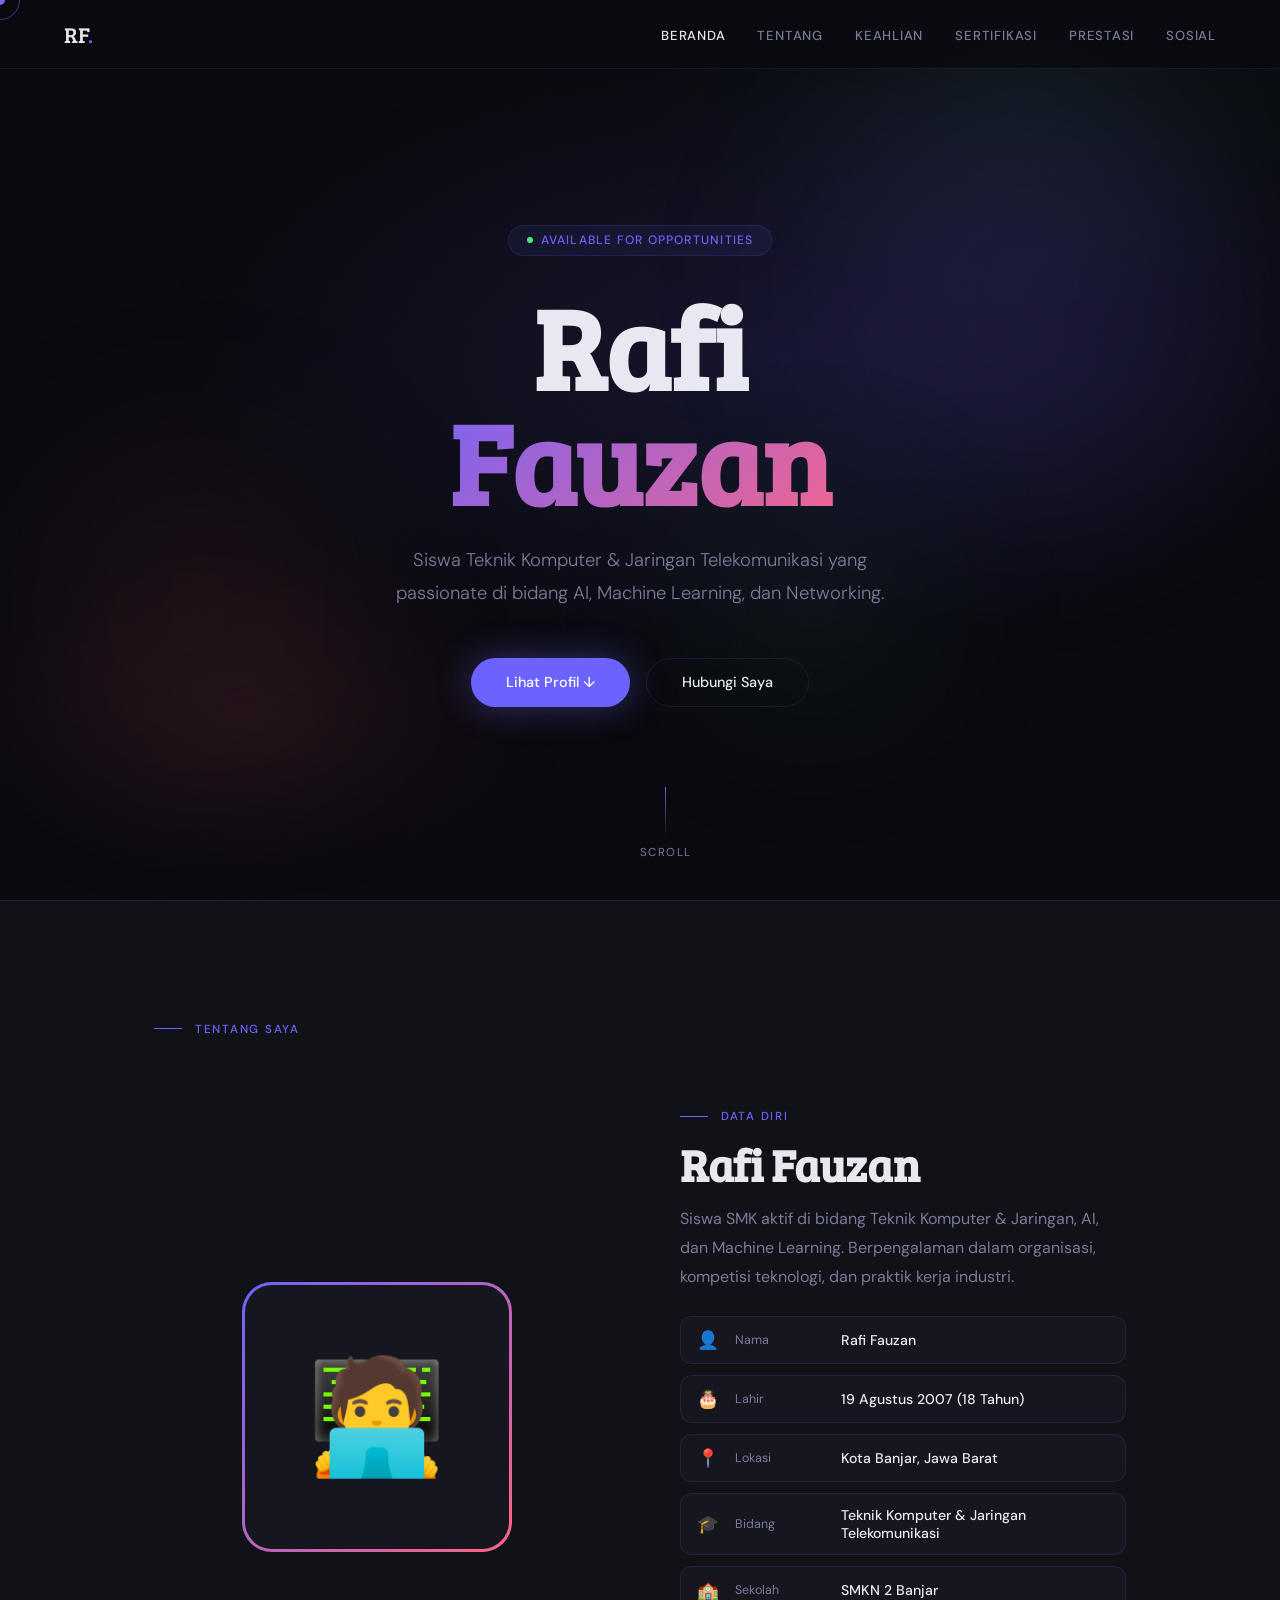
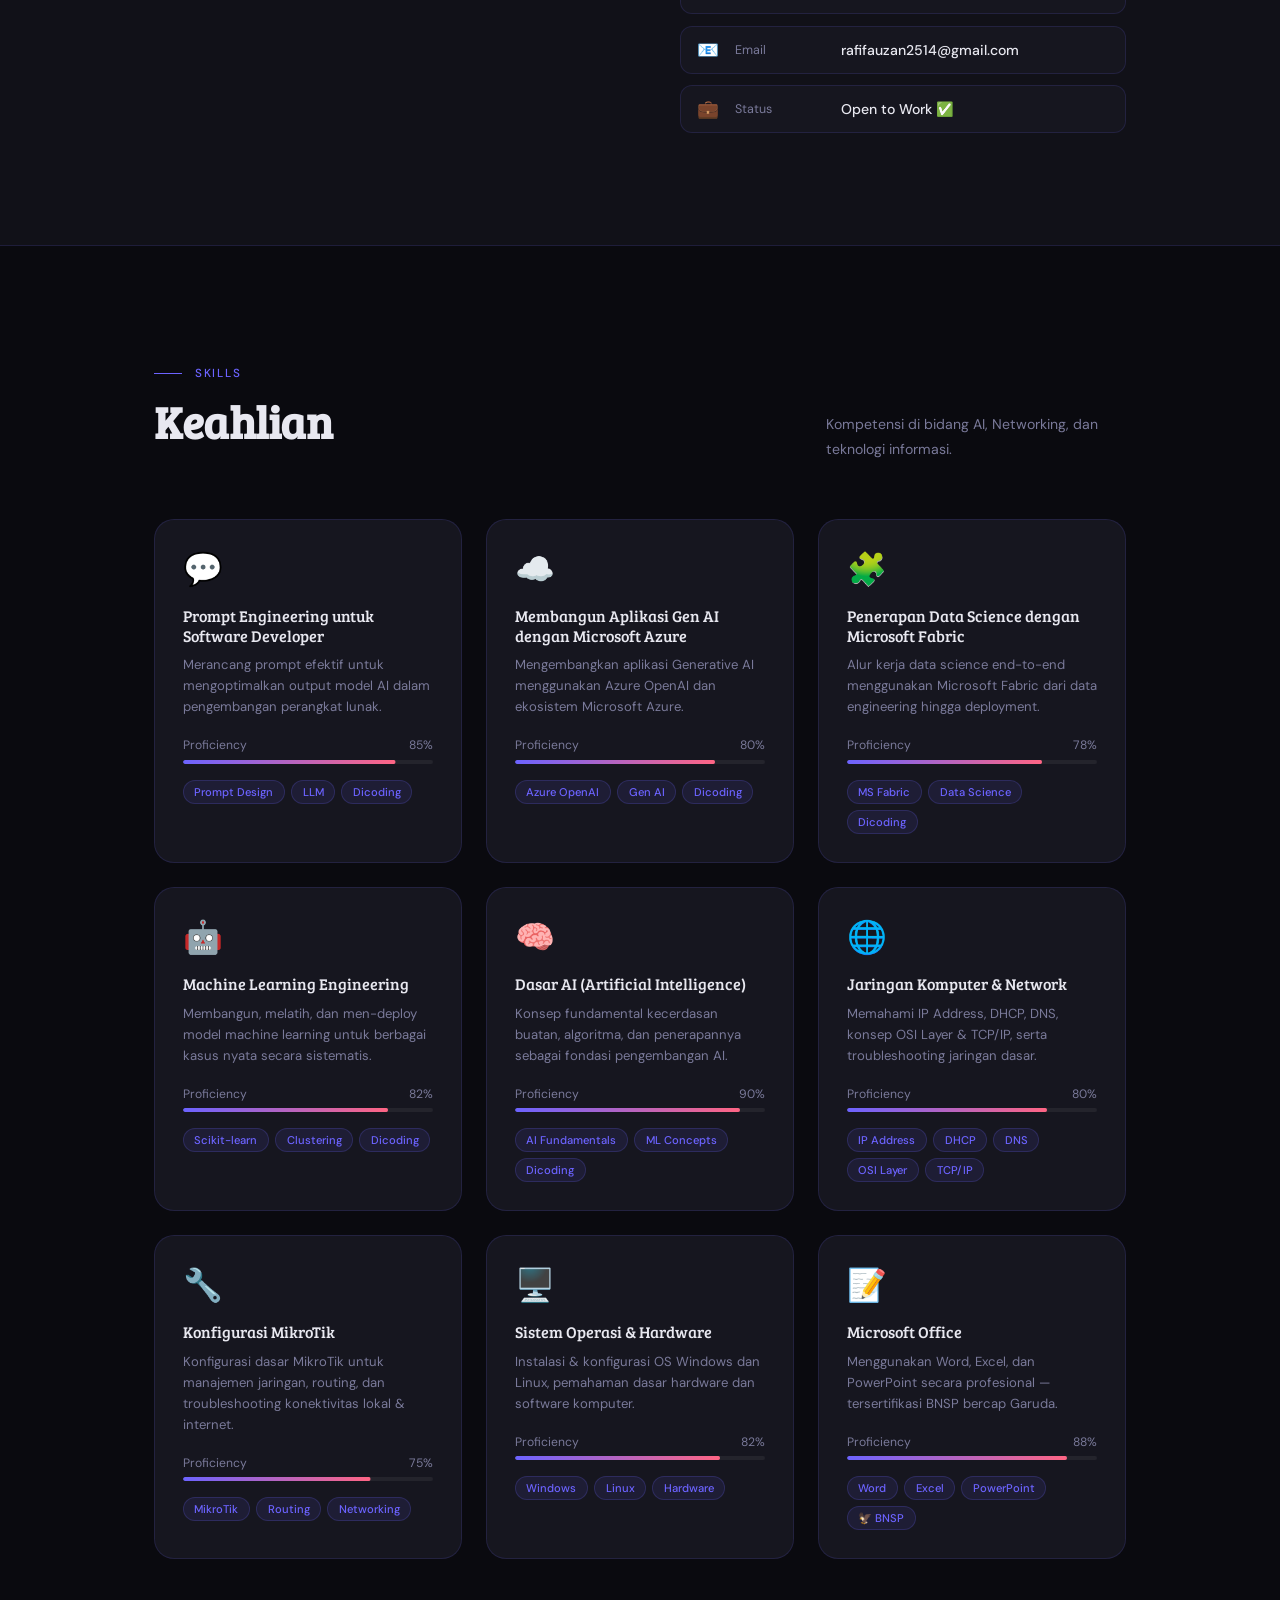
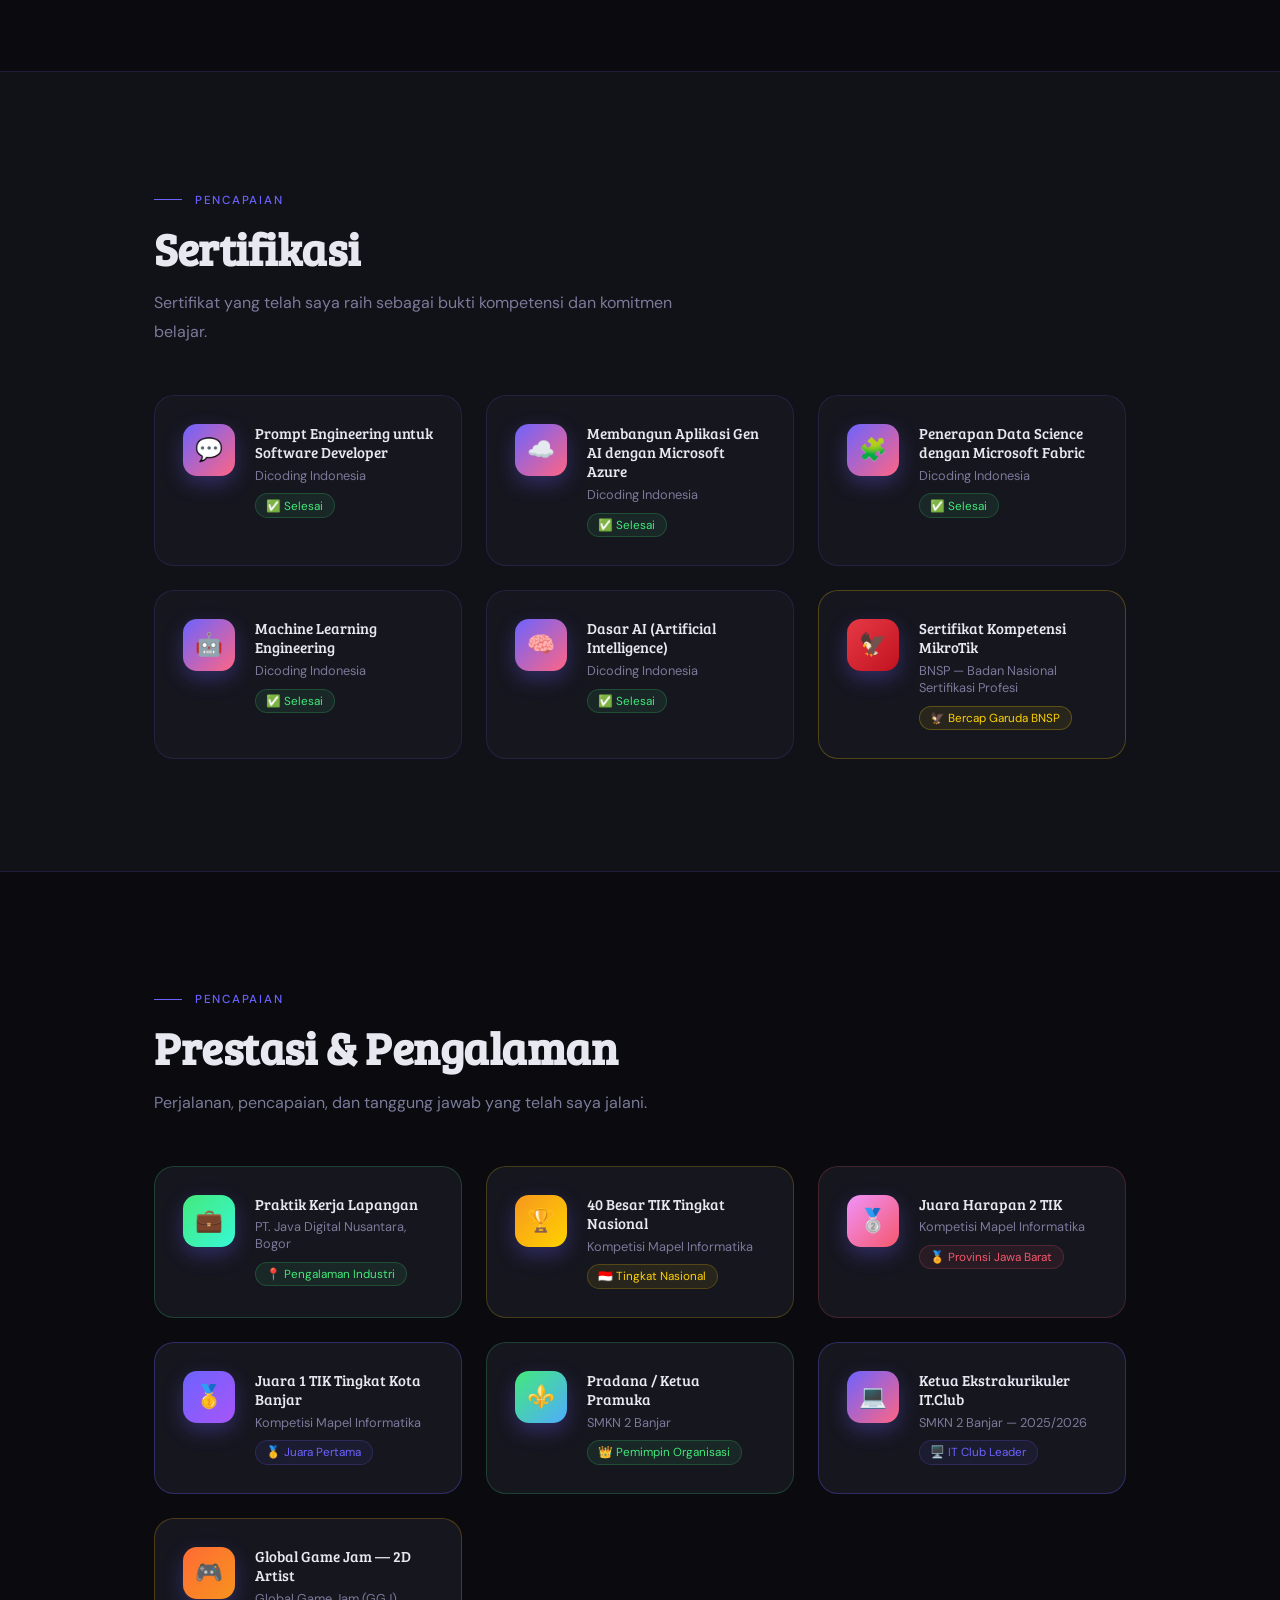
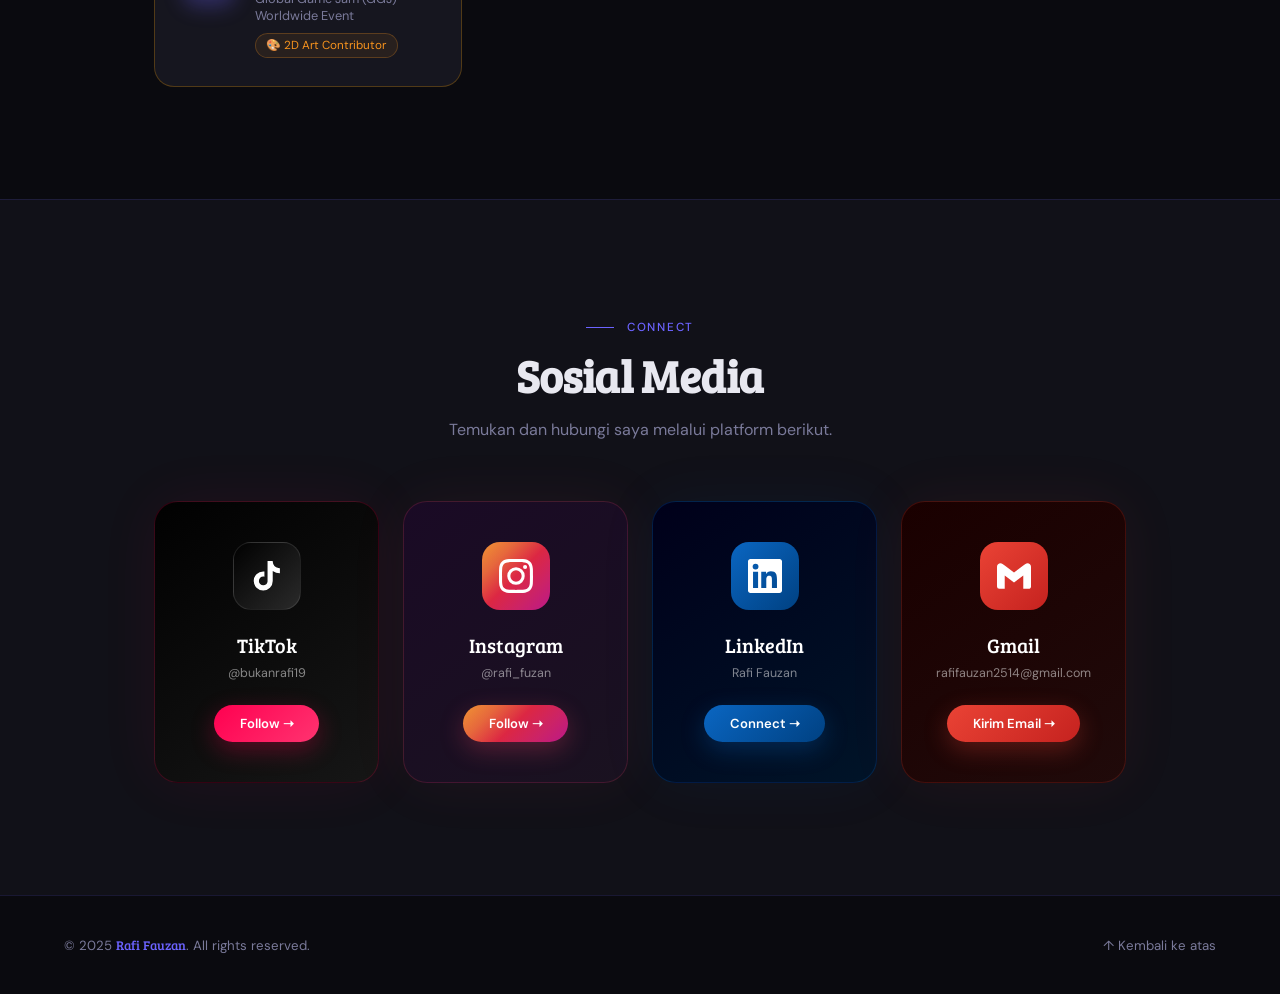
==== commit 9069cd2a: "Update index.html" ====
--- a/index.html
+++ b/index.html
@@ -351,7 +351,7 @@
           <div class="cert-badge" style="background:linear-gradient(135deg,#f7971e,#ffd200);">🏆</div>
           <div class="cert-info">
             <div class="cert-name">40 Besar TIK Tingkat Nasional</div>
-            <div class="cert-issuer">Kompetisi Teknologi Informasi &amp; Komunikasi</div>
+            <div class="cert-issuer">Kompetisi Mapel Informatika </div>
             <div class="cert-date" style="color:#ffd200;background:rgba(255,210,0,0.08);border-color:rgba(255,210,0,0.2);">
               🇮🇩 Tingkat Nasional
             </div>
@@ -362,7 +362,7 @@
           <div class="cert-badge" style="background:linear-gradient(135deg,#f093fb,#f5576c);">🥈</div>
           <div class="cert-info">
             <div class="cert-name">Juara Harapan 2 TIK</div>
-            <div class="cert-issuer">Tingkat Provinsi Jawa Barat</div>
+            <div class="cert-issuer">Kompetisi Mapel Informatika </div>
             <div class="cert-date" style="color:#f5576c;background:rgba(245,87,108,0.08);border-color:rgba(245,87,108,0.2);">
               🏅 Provinsi Jawa Barat
             </div>
@@ -373,7 +373,7 @@
           <div class="cert-badge" style="background:linear-gradient(135deg,#6c63ff,#a855f7);">🥇</div>
           <div class="cert-info">
             <div class="cert-name">Juara 1 TIK Tingkat Kota Banjar</div>
-            <div class="cert-issuer">Kompetisi Teknologi Informasi &amp; Komunikasi</div>
+            <div class="cert-issuer">Kompetisi Mapel Informatika </div>
             <div class="cert-date" style="color:var(--accent);background:rgba(108,99,255,0.08);border-color:rgba(108,99,255,0.2);">
               🥇 Juara Pertama
             </div>
@@ -486,4 +486,4 @@
 
   <script src="script.js"></script>
 </body>
-</html>+</html>
